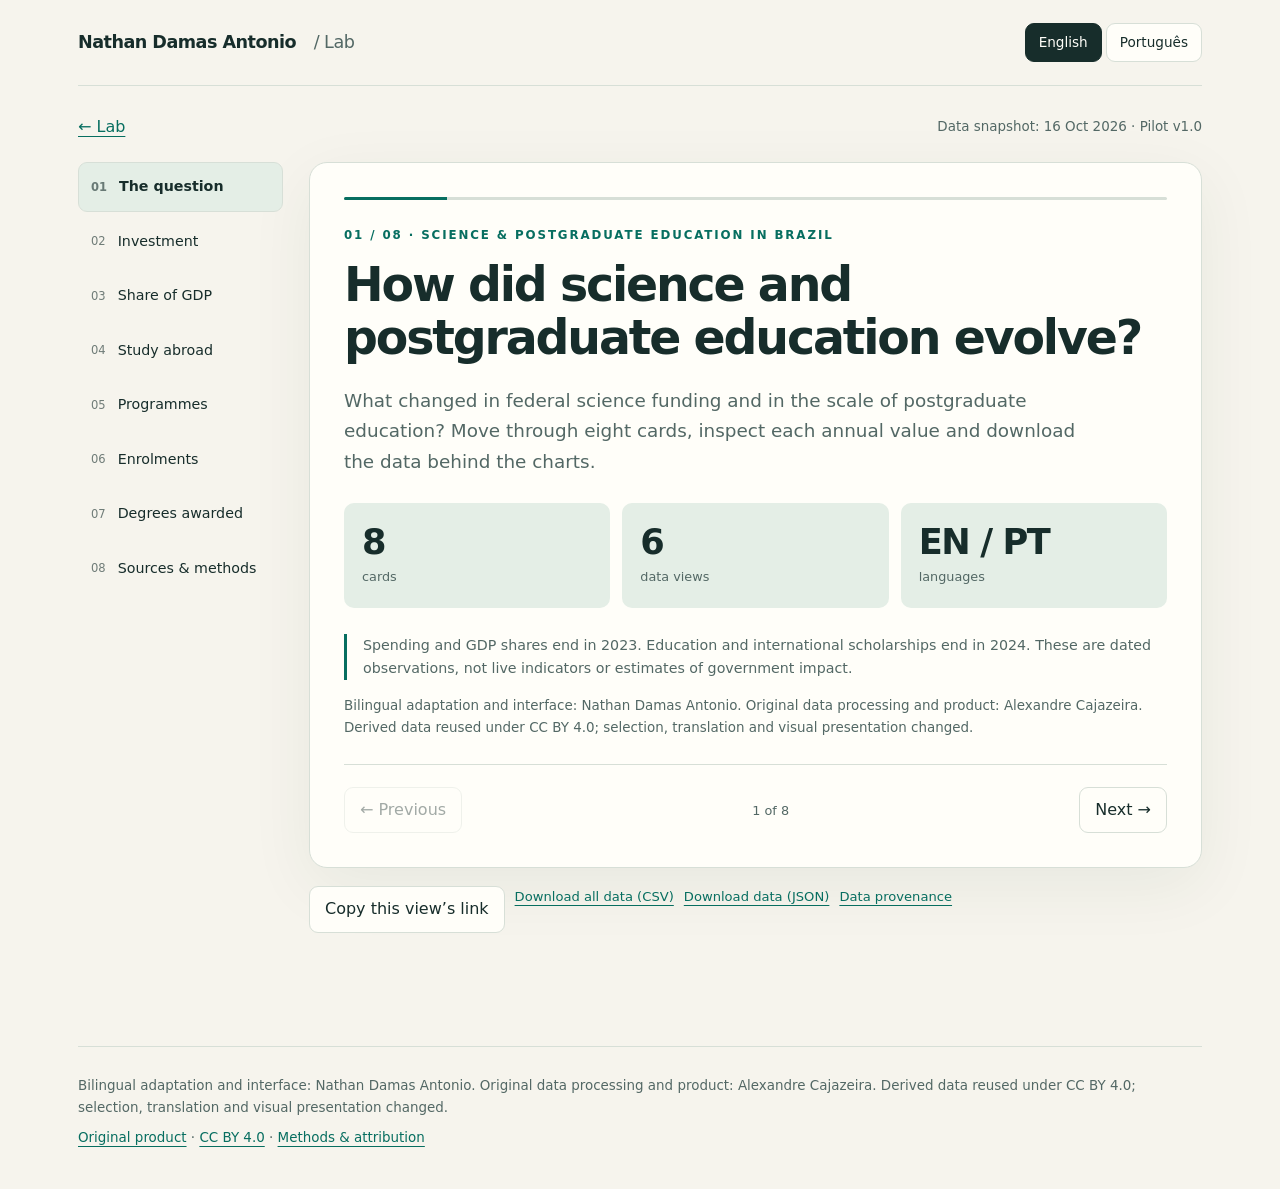
==== laboratorio/ciencia-e-pos-graduacao/index.html @ fcf8b93f "Add bilingual science data laboratory with reproducible datasets" ====
<!doctype html>
<html lang="en"><head><meta charset="utf-8"><meta name="viewport" content="width=device-width, initial-scale=1"><title>Science &amp; postgraduate education · Nathan Damas Antonio</title><meta name="description" content="Eight bilingual cards on science funding and postgraduate education in Brazil, with downloadable data and source attribution."><link rel="stylesheet" href="../assets/lab.css"><script src="story.js" defer></script></head>
<body><a class="skip" href="#main">Skip to content / Pular para o conteúdo</a><div class="wrap"><header class="top"><a class="brand" href="/">Nathan Damas Antonio <span>/ Lab</span></a><nav class="languages" aria-label="Language / Idioma"><button data-lang="en" aria-pressed="true">English</button><button data-lang="pt" aria-pressed="false">Português</button></nav></header>
<div class="story-intro"><a id="catalog-link" href="../?lang=en">← Lab</a><p id="snapshot" class="small">Data snapshot / Base: 2026-10-16</p></div>
<main id="main" class="story-layout"><nav class="steps" id="steps" aria-label="Story cards / Cartões"></nav><div><article class="card"><div class="progress" aria-hidden="true"><span id="progress"></span></div><div id="content"><h1>Science &amp; postgraduate education</h1><p>Loading the story / Carregando a narrativa…</p></div><noscript><p>This story requires JavaScript. / Esta narrativa requer JavaScript.</p><a href="data/series.csv">Download CSV</a> · <a href="README.md">Methods / Métodos</a></noscript><nav class="nav-row" aria-label="Card navigation / Navegação"><button id="previous">←</button><p id="counter" aria-live="polite"></p><button id="next">→</button></nav></article><div class="tools"><button id="share">Copy link / Copiar link</button><a href="data/series.csv" download>CSV</a><a href="data/series.json" download>JSON</a><a href="data/provenance.json">Provenance / Proveniência</a></div><p id="status" role="status"></p></div></main>
<footer class="footer"><p id="credit"></p><a href="https://cajazeiraalexandre.github.io/pilotos/ciencia-e-pos-graduacao/" id="original-link">Original product / Produto original</a> · <a href="https://creativecommons.org/licenses/by/4.0/">CC BY 4.0</a> · <a href="README.md" id="methods-link">Methods / Métodos</a></footer></div></body></html>
---- laboratorio/assets/lab.css ----
:root{color-scheme:light dark;--bg:#f6f4ed;--surface:#fffef9;--ink:#172d2b;--muted:#536865;--line:#d7dfd7;--accent:#076e60;--soft:#e4eee6;--second:#b74c25;--third:#7051a3;--shadow:0 18px 65px #153e2710;font-family:system-ui,-apple-system,"Segoe UI",sans-serif}
*{box-sizing:border-box}body{margin:0;background:var(--bg);color:var(--ink);line-height:1.65}a{color:var(--accent);text-underline-offset:4px}button,input{font:inherit}button,a,input{touch-action:manipulation}button{cursor:pointer}button:disabled{cursor:default;opacity:.4}a:focus-visible,button:focus-visible,input:focus-visible,summary:focus-visible{outline:3px solid var(--second);outline-offset:5px}button{border:1px solid var(--line);border-radius:9px;background:var(--surface);color:var(--ink);padding:9px 15px}button:hover:not(:disabled){border-color:var(--accent);background:var(--soft)}.skip{position:absolute;left:16px;top:-100px;z-index:10;padding:10px;background:var(--surface)}.skip:focus{top:10px}.wrap{max-width:1180px;margin:auto;padding:0 28px}.top{display:flex;justify-content:space-between;align-items:center;gap:18px;min-height:86px;border-bottom:1px solid var(--line)}.brand{font-weight:750;letter-spacing:-.03em;color:var(--ink);text-decoration:none;font-size:1.1rem}.brand span{font-weight:400;color:var(--muted);margin-left:12px}.languages{display:flex;gap:4px}.languages button{padding:7px 13px;font-size:.85rem}.languages [aria-pressed=true]{background:var(--ink);color:var(--surface);border-color:var(--ink)}.eyebrow{font-size:.74rem;letter-spacing:.16em;text-transform:uppercase;font-weight:750;color:var(--accent)}h1,h2,h3,p{margin-top:0}h1,h2{line-height:1.12;letter-spacing:-.045em}h1{font-size:clamp(2.4rem,6vw,5rem);max-width:900px;margin-bottom:22px}h2{font-size:clamp(1.9rem,3vw,2.9rem);margin-bottom:18px}h3{font-size:1.1rem}.hero{padding:70px 0 48px}.lead{font-size:1.15rem;max-width:760px;color:var(--muted)}.pill{display:inline-block;border:1px solid var(--line);border-radius:50px;padding:3px 10px;font-size:.76rem;letter-spacing:.02em}.project{display:grid;grid-template-columns:1.3fr 1fr;border:1px solid var(--line);border-radius:20px;background:var(--surface);overflow:hidden;box-shadow:var(--shadow)}.project-body{padding:38px}.project h2{margin-top:20px}.project-art{background:var(--soft);display:flex;flex-direction:column;justify-content:center;padding:36px;min-height:280px}.project-art svg{width:100%;height:auto}.project-art p{font-size:.78rem;color:var(--muted);margin:14px 0 0}.button{display:inline-block;padding:11px 19px;border-radius:8px;text-decoration:none;font-weight:650;background:var(--accent);color:var(--surface)}.small{font-size:.84rem;color:var(--muted)}.footer{border-top:1px solid var(--line);margin-top:64px;padding:28px 0 40px;font-size:.84rem;color:var(--muted)}.footer p{margin-bottom:8px}.footer a{overflow-wrap:anywhere}.story-intro{padding:28px 0 22px;display:flex;gap:24px;justify-content:space-between;align-items:center}.story-intro p{margin:0}.story-layout{display:grid;grid-template-columns:205px minmax(0,1fr);gap:26px;align-items:start}.steps{display:grid;gap:5px;position:sticky;top:20px}.steps button{text-align:left;border-color:transparent;background:transparent;font-size:.89rem;display:flex;align-items:center;gap:12px;padding:12px}.steps button span{font-size:.72rem;opacity:.6;font-variant-numeric:tabular-nums}.steps button[aria-current=step]{background:var(--soft);border-color:var(--line);font-weight:700}.card{background:var(--surface);border:1px solid var(--line);border-radius:18px;box-shadow:var(--shadow);padding:34px;min-height:550px}.card .description{color:var(--muted);max-width:750px}.card [tabindex="-1"]:focus{outline:none}.progress{height:3px;background:var(--line);margin:0 0 26px;border-radius:5px;overflow:hidden}.progress span{display:block;height:100%;background:var(--accent);transition:width .2s}.stats{display:grid;grid-template-columns:repeat(3,minmax(0,1fr));gap:12px;margin:26px 0}.stat{padding:18px;background:var(--soft);border-radius:10px}.stat strong{display:block;font-size:clamp(1.4rem,3vw,2.2rem);line-height:1.2;letter-spacing:-.04em}.stat span{font-size:.8rem;color:var(--muted)}.chart{width:100%;height:auto;display:block;margin-top:20px;overflow:visible}.chart text{font-family:inherit;fill:var(--muted);font-size:12px}.chart .grid{stroke:var(--line);stroke-width:1}.chart .series-0{stroke:var(--accent)}.chart .series-1{stroke:var(--second)}.chart .series-2{stroke:var(--third)}.legend{display:flex;flex-wrap:wrap;gap:8px 20px;font-size:.78rem;margin-top:12px}.legend span:before{content:"";display:inline-block;width:22px;border-top:3px solid var(--accent);vertical-align:middle;margin-right:6px}.legend span:nth-child(2):before{border-color:var(--second);border-top-style:dashed}.legend span:nth-child(3):before{border-color:var(--third);border-top-width:4px}.year-control{margin:26px 0 10px;display:flex;gap:18px;align-items:center}.year-control label{font-size:.85rem;white-space:nowrap}.year-control input{width:100%;accent-color:var(--accent)}.readout{display:flex;gap:8px 20px;flex-wrap:wrap;font-size:.9rem;font-variant-numeric:tabular-nums;padding:12px 16px;background:var(--soft);border-radius:8px}.notice{padding-left:16px;border-left:3px solid var(--accent);font-size:.89rem;color:var(--muted);margin-top:24px}.nav-row{display:flex;justify-content:space-between;align-items:center;gap:12px;margin-top:25px;padding-top:22px;border-top:1px solid var(--line)}.nav-row p{margin:0;font-size:.8rem;color:var(--muted)}.tools{display:flex;gap:10px;flex-wrap:wrap;margin:18px 0}.tools a{font-size:.82rem}details{border-top:1px solid var(--line);margin-top:22px;padding-top:15px}summary{cursor:pointer;font-weight:600}.table-wrap{overflow-x:auto;margin-top:16px}table{width:100%;border-collapse:collapse;font-size:.8rem;font-variant-numeric:tabular-nums}caption{text-align:left;margin-bottom:10px;color:var(--muted)}th,td{padding:8px;text-align:right;border-bottom:1px solid var(--line)}th:first-child,td:first-child{text-align:left}th{color:var(--muted)}.methods li{margin-bottom:13px}.methods a{overflow-wrap:anywhere}.copy-fallback{width:100%;padding:8px;margin-top:10px}#status{font-size:.8rem;min-height:1.4em;color:var(--muted)}.error{border:1px solid var(--second);padding:20px;border-radius:10px}.hidden,[hidden]{display:none!important}
@media(prefers-color-scheme:dark){:root{--bg:#151c1d;--surface:#1c2627;--ink:#edf1e9;--muted:#b3c0ba;--line:#354442;--accent:#74d7bb;--soft:#243633;--second:#efa477;--third:#c4aff0;--shadow:0 18px 60px #0002}.button{color:#112721}}
@media(max-width:760px){.wrap{padding:0 18px}.brand span{display:none}.hero{padding:42px 0 30px}.project{grid-template-columns:1fr}.project-body{padding:26px}.project-art{min-height:180px;padding:24px}.story-layout{grid-template-columns:1fr;gap:12px}.steps{position:static;display:flex;overflow-x:auto;padding-bottom:8px}.steps button{flex:none;font-size:.8rem;padding:8px}.steps button span{display:none}.story-intro{font-size:.85rem}.card{padding:23px 18px;min-height:0}.stats{gap:8px}.stat{padding:12px}.stat strong{font-size:1.45rem}.stat span{font-size:.72rem}.nav-row button{padding:9px 12px}.year-control{gap:10px}.footer{margin-top:38px}.chart text{font-size:14px}}
@media(prefers-reduced-motion:reduce){*{transition:none!important;scroll-behavior:auto!important}}
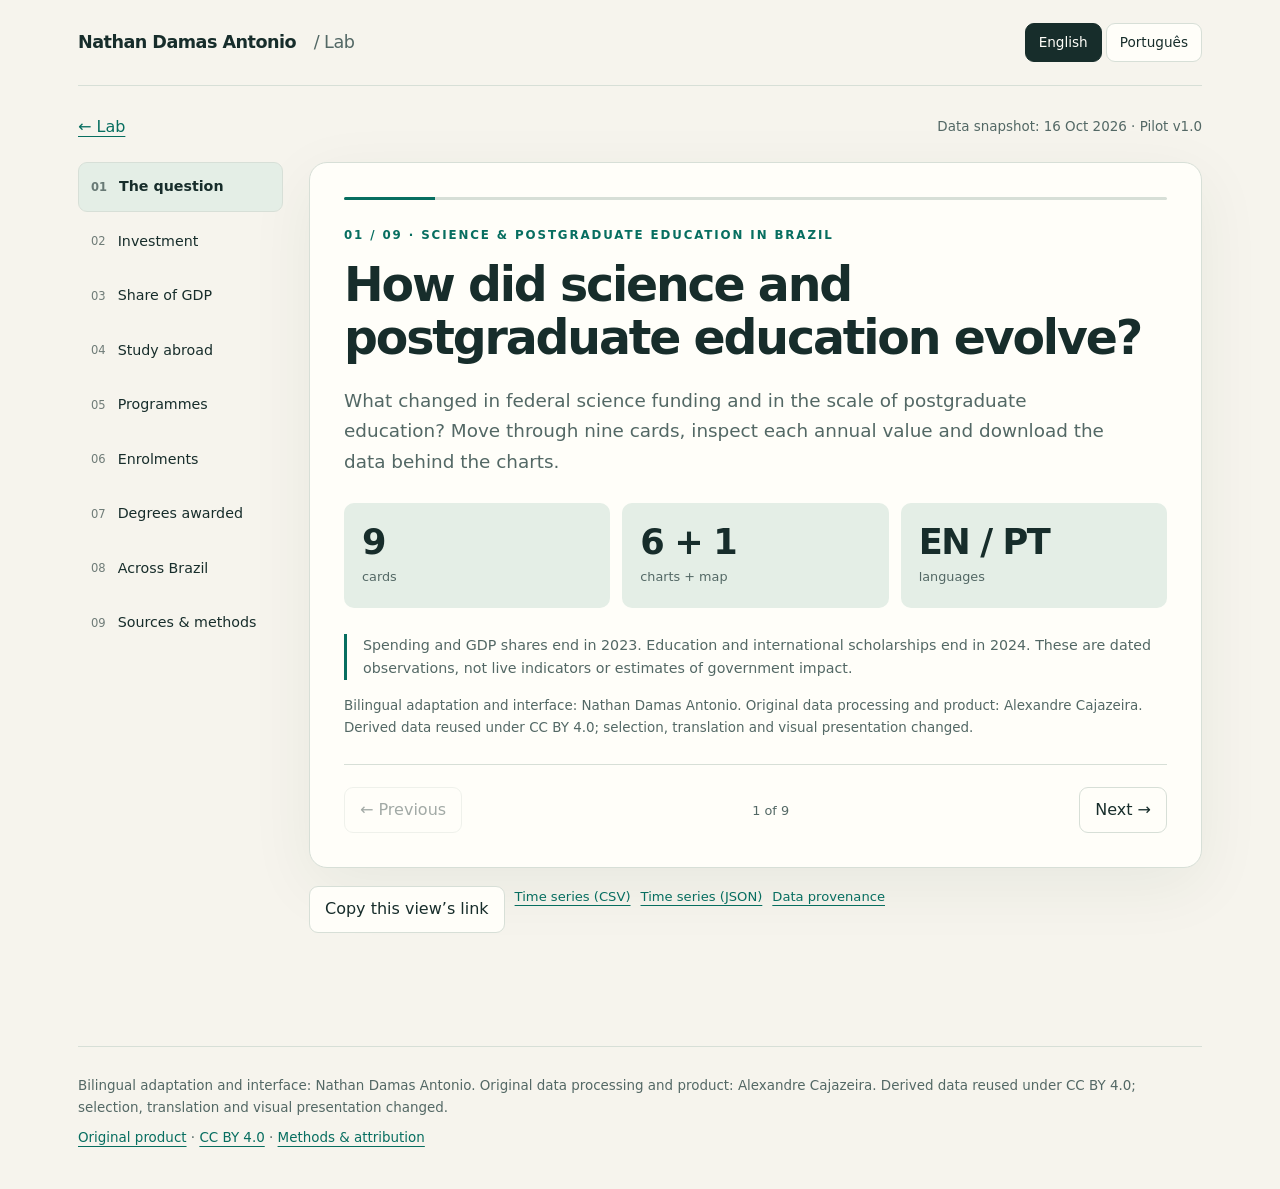
==== commit 03742887: "Add bilingual spatial exploration of postgraduate education" ====
--- a/laboratorio/ciencia-e-pos-graduacao/index.html
+++ b/laboratorio/ciencia-e-pos-graduacao/index.html
@@ -1,5 +1,5 @@
 <!doctype html>
-<html lang="en"><head><meta charset="utf-8"><meta name="viewport" content="width=device-width, initial-scale=1"><title>Science &amp; postgraduate education · Nathan Damas Antonio</title><meta name="description" content="Eight bilingual cards on science funding and postgraduate education in Brazil, with downloadable data and source attribution."><link rel="stylesheet" href="../assets/lab.css"><script src="story.js" defer></script></head>
+<html lang="en"><head><meta charset="utf-8"><meta name="viewport" content="width=device-width, initial-scale=1"><title>Science &amp; postgraduate education · Nathan Damas Antonio</title><meta name="description" content="Nine bilingual cards on science funding and postgraduate education in Brazil, with downloadable data and source attribution."><link rel="stylesheet" href="../assets/lab.css"><script src="../assets/vendor/d3.v7.9.0.min.js" defer></script><script src="spatial.js" defer></script><script src="story.js" defer></script></head>
 <body><a class="skip" href="#main">Skip to content / Pular para o conteúdo</a><div class="wrap"><header class="top"><a class="brand" href="/">Nathan Damas Antonio <span>/ Lab</span></a><nav class="languages" aria-label="Language / Idioma"><button data-lang="en" aria-pressed="true">English</button><button data-lang="pt" aria-pressed="false">Português</button></nav></header>
 <div class="story-intro"><a id="catalog-link" href="../?lang=en">← Lab</a><p id="snapshot" class="small">Data snapshot / Base: 2026-10-16</p></div>
 <main id="main" class="story-layout"><nav class="steps" id="steps" aria-label="Story cards / Cartões"></nav><div><article class="card"><div class="progress" aria-hidden="true"><span id="progress"></span></div><div id="content"><h1>Science &amp; postgraduate education</h1><p>Loading the story / Carregando a narrativa…</p></div><noscript><p>This story requires JavaScript. / Esta narrativa requer JavaScript.</p><a href="data/series.csv">Download CSV</a> · <a href="README.md">Methods / Métodos</a></noscript><nav class="nav-row" aria-label="Card navigation / Navegação"><button id="previous">←</button><p id="counter" aria-live="polite"></p><button id="next">→</button></nav></article><div class="tools"><button id="share">Copy link / Copiar link</button><a href="data/series.csv" download>CSV</a><a href="data/series.json" download>JSON</a><a href="data/provenance.json">Provenance / Proveniência</a></div><p id="status" role="status"></p></div></main>
--- a/laboratorio/assets/lab.css
+++ b/laboratorio/assets/lab.css
@@ -3,3 +3,6 @@
 @media(prefers-color-scheme:dark){:root{--bg:#151c1d;--surface:#1c2627;--ink:#edf1e9;--muted:#b3c0ba;--line:#354442;--accent:#74d7bb;--soft:#243633;--second:#efa477;--third:#c4aff0;--shadow:0 18px 60px #0002}.button{color:#112721}}
 @media(max-width:760px){.wrap{padding:0 18px}.brand span{display:none}.hero{padding:42px 0 30px}.project{grid-template-columns:1fr}.project-body{padding:26px}.project-art{min-height:180px;padding:24px}.story-layout{grid-template-columns:1fr;gap:12px}.steps{position:static;display:flex;overflow-x:auto;padding-bottom:8px}.steps button{flex:none;font-size:.8rem;padding:8px}.steps button span{display:none}.story-intro{font-size:.85rem}.card{padding:23px 18px;min-height:0}.stats{gap:8px}.stat{padding:12px}.stat strong{font-size:1.45rem}.stat span{font-size:.72rem}.nav-row button{padding:9px 12px}.year-control{gap:10px}.footer{margin-top:38px}.chart text{font-size:14px}}
 @media(prefers-reduced-motion:reduce){*{transition:none!important;scroll-behavior:auto!important}}
+/* Spatial exploration */
+.map-filters{display:grid;grid-template-columns:minmax(0,1fr) 100px;gap:16px;margin:22px 0}.map-filters label,.map-select{font-size:.8rem;font-weight:650}select{display:block;width:100%;min-width:0;margin-top:5px;border:1px solid var(--line);border-radius:8px;background:var(--surface);color:var(--ink);padding:10px;font:inherit}select:focus-visible{outline:3px solid var(--second);outline-offset:3px}.map-headline{margin-bottom:4px}.map-headline strong{font-size:1.35rem}.map-toolbar{display:flex;justify-content:space-between;gap:15px;align-items:end}.map-level{display:flex;gap:4px}.map-level button{font-size:.83rem}.map-level [aria-pressed=true]{background:var(--ink);color:var(--surface)}.map-select{width:240px}.map-canvas{position:relative;border:1px solid var(--line);border-radius:14px;margin:18px 0;background:var(--bg);overflow:hidden}.map-canvas svg{display:block;width:100%;max-height:540px;touch-action:pan-y}.map-unit{stroke:var(--surface);stroke-width:.8;vector-effect:non-scaling-stroke;cursor:pointer}.map-unit:hover,.map-unit:focus,.map-unit.selected{stroke:var(--ink);stroke-width:2.5;outline:none;filter:brightness(1.12)}.map-zoom{position:absolute;right:12px;top:12px;display:grid;gap:7px}.map-zoom button{width:40px;height:40px;padding:0;font-size:1.2rem;box-shadow:var(--shadow)}.map-details{display:grid;grid-template-columns:1fr 1fr;gap:20px;background:var(--soft);border-radius:12px;padding:20px;margin-bottom:14px;min-height:145px;font-variant-numeric:tabular-nums}.map-details strong{display:block;font-size:2rem;line-height:1.2;margin-top:5px}.map-details small{display:block;font-size:.8rem;font-weight:400}.map-details>div+div{display:grid;align-content:center;font-size:.8rem;gap:3px}.map-legend{font-size:.76rem}.map-legend p{margin-bottom:8px}.map-legend>div{display:grid;grid-template-columns:repeat(5,1fr);gap:4px}.map-legend i{display:block;height:12px;margin-bottom:5px;border-radius:3px}.map-downloads{margin:18px 0 0}@media(max-width:480px){.map-toolbar{align-items:stretch;flex-direction:column}.map-select{width:100%}.map-details{grid-template-columns:1fr;gap:14px}.map-legend{font-size:.65rem}.map-filters{gap:8px;grid-template-columns:minmax(0,1fr) 80px}.map-zoom{right:6px;top:6px}.map-zoom button{width:34px;height:34px}}
+.map-tooltip{position:absolute;z-index:2;pointer-events:none;padding:12px 15px;border:1px solid var(--line);border-radius:9px;background:var(--surface);box-shadow:0 8px 26px #0003;max-width:240px;font-size:.8rem;line-height:1.5}.map-tooltip strong,.map-tooltip span{display:block}.map-tooltip strong{margin-bottom:3px}@media(max-width:480px){.map-filters{grid-template-columns:1fr}.map-filters select{font-size:.9rem}.map-filters label:last-child{max-width:120px}.map-tooltip{max-width:200px}}
